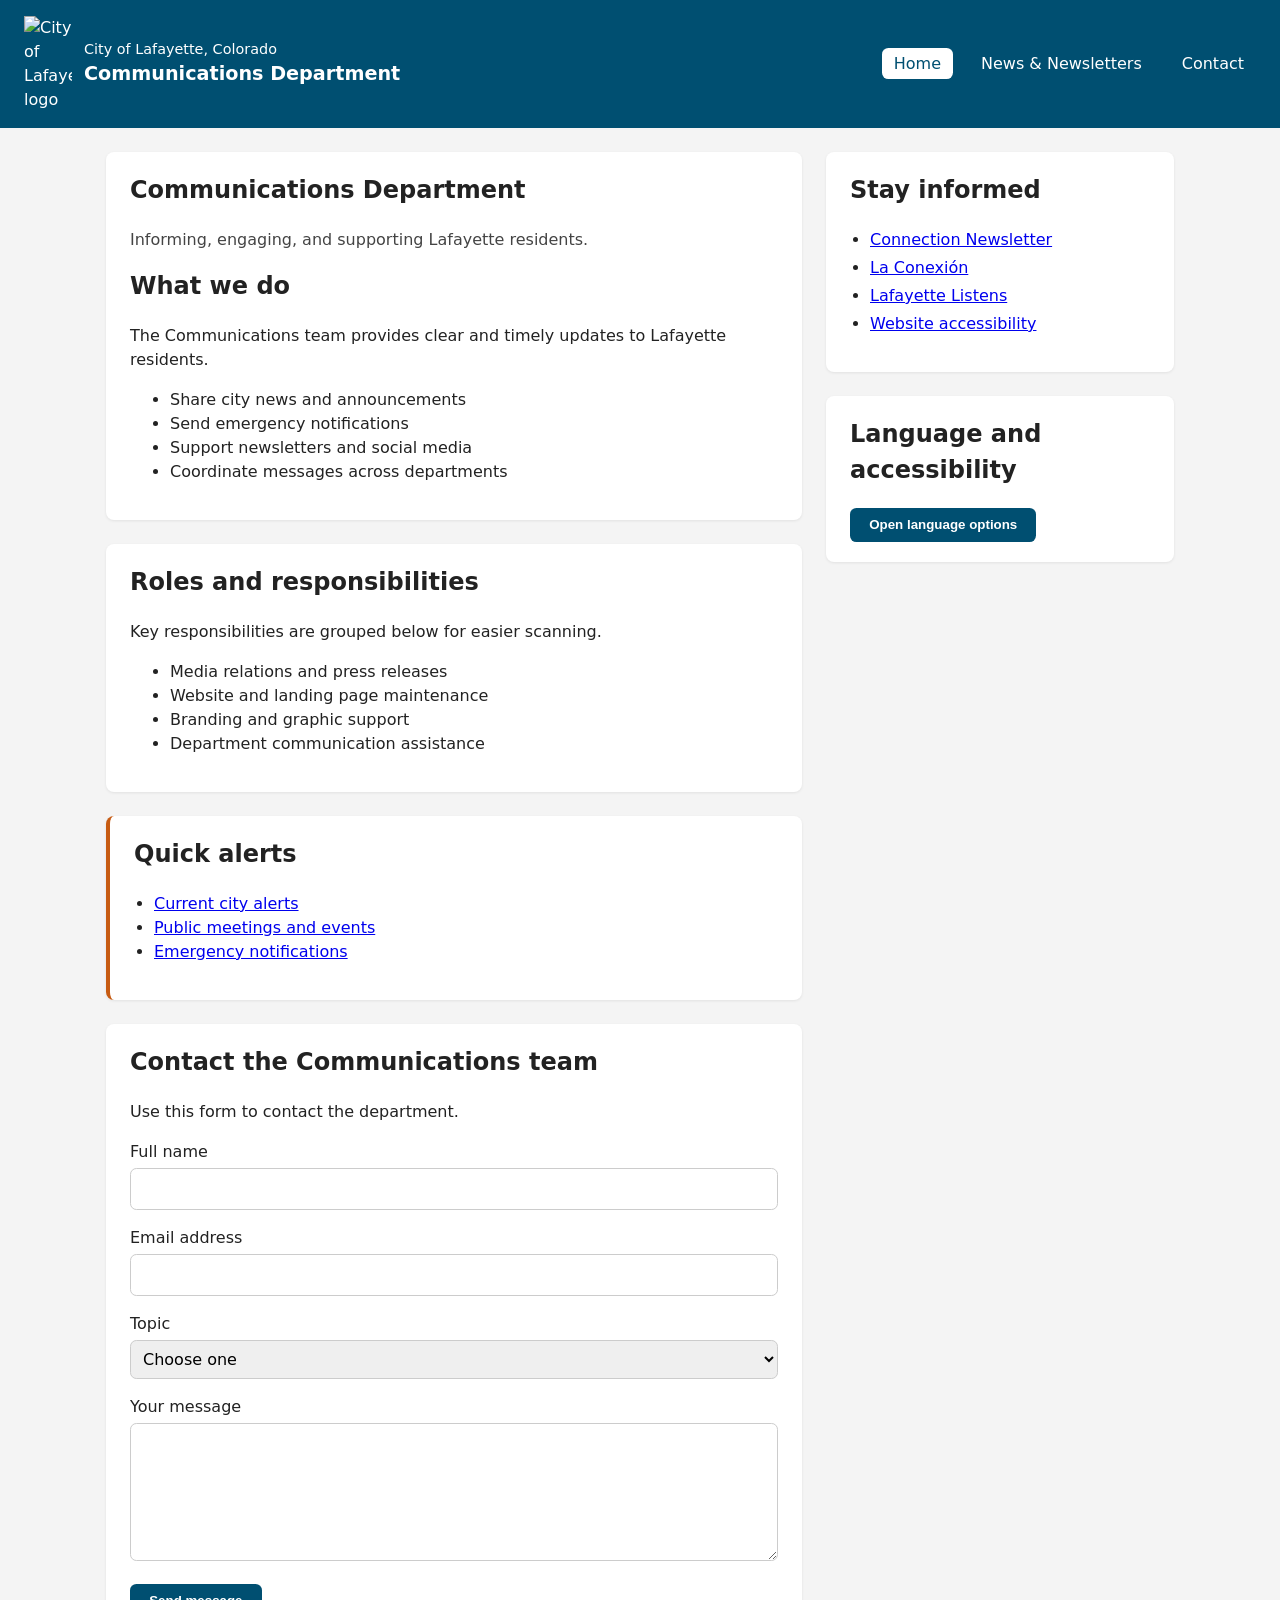
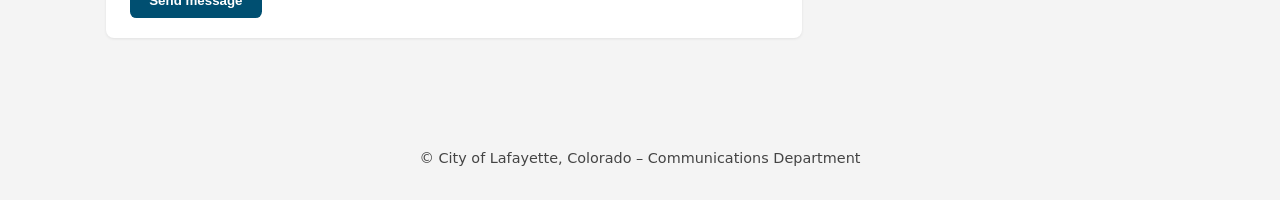
==== index.html @ c4685583 "Add files via upload" ====
<!DOCTYPE html>
<html lang="en">
<head>
  <meta charset="utf-8">
  <title>Lafayette Communications Department – City of Lafayette</title>
  <meta name="viewport" content="width=device-width, initial-scale=1">
  <link rel="stylesheet" href="style.css">
</head>
<body>
  <a class="skip-link" href="#main">Skip to main content</a>

  <header class="site-header">
    <div class="brand">
      <img src="logo.png" alt="City of Lafayette logo" class="logo">
      <div>
        <p class="city-name">City of Lafayette, Colorado</p>
        <p class="dept-name">Communications Department</p>
      </div>
    </div>

    <nav class="main-nav" aria-label="Main navigation">
      <ul>
        <li><a href="index.html" aria-current="page">Home</a></li>
        <li><a href="news.html">News &amp; Newsletters</a></li>
        <li><a href="#contact">Contact</a></li>
      </ul>
    </nav>
  </header>

  <div class="hero">
    <img src="banner.jpg" alt="" class="hero-img">
  </div>

  <main id="main" class="layout">
    <div class="main-column">
      <section aria-labelledby="intro-heading" class="card">
        <h1 id="intro-heading">Communications Department</h1>
        <p class="tagline">Informing, engaging, and supporting Lafayette residents.</p>

        <h2>What we do</h2>
        <p>The Communications team provides clear and timely updates to Lafayette residents.</p>
        <ul>
          <li>Share city news and announcements</li>
          <li>Send emergency notifications</li>
          <li>Support newsletters and social media</li>
          <li>Coordinate messages across departments</li>
        </ul>
      </section>

      <section aria-labelledby="roles-heading" class="card">
        <h2 id="roles-heading">Roles and responsibilities</h2>
        <p>Key responsibilities are grouped below for easier scanning.</p>
        <ul>
          <li>Media relations and press releases</li>
          <li>Website and landing page maintenance</li>
          <li>Branding and graphic support</li>
          <li>Department communication assistance</li>
        </ul>
      </section>

      <section aria-labelledby="alerts-heading" class="card alerts">
        <h2 id="alerts-heading">Quick alerts</h2>
        <ul>
          <li><a href="#">Current city alerts</a></li>
          <li><a href="#">Public meetings and events</a></li>
          <li><a href="#">Emergency notifications</a></li>
        </ul>
      </section>

      <section id="contact" aria-labelledby="contact-heading" class="card contact">
        <h2 id="contact-heading">Contact the Communications team</h2>
        <p>Use this form to contact the department.</p>

        <form>
          <div class="field">
            <label for="name">Full name</label>
            <input id="name" name="name" type="text" required>
          </div>

          <div class="field">
            <label for="email">Email address</label>
            <input id="email" name="email" type="email" required>
          </div>

          <div class="field">
            <label for="topic">Topic</label>
            <select id="topic" name="topic">
              <option value="">Choose one</option>
              <option value="newsletter">Newsletter question</option>
              <option value="media">Media inquiry</option>
              <option value="website">Website issue</option>
              <option value="general">General question</option>
            </select>
          </div>

          <div class="field">
            <label for="message">Your message</label>
            <textarea id="message" name="message" rows="5"></textarea>
          </div>

          <button type="submit">Send message</button>
        </form>
      </section>
    </div>

    <aside class="sidebar" aria-label="Stay informed">
      <section class="card">
        <h2>Stay informed</h2>
        <ul>
          <li><a href="news.html">Connection Newsletter</a></li>
          <li><a href="news.html#spanish">La Conexión</a></li>
          <li><a href="#">Lafayette Listens</a></li>
          <li><a href="#">Website accessibility</a></li>
        </ul>
      </section>

      <section class="card">
        <h2>Language and accessibility</h2>
        <button type="button" class="translate-button">Open language options</button>
      </section>
    </aside>
  </main>

  <footer class="site-footer">
    <p>&copy; City of Lafayette, Colorado – Communications Department</p>
  </footer>
</body>
</html>
---- style.css ----
*,
*::before,
*::after {
  box-sizing: border-box;
}

html {
  scroll-behavior: smooth;
}

body {
  margin: 0;
  font-family: system-ui, -apple-system, BlinkMacSystemFont, "Segoe UI", sans-serif;
  line-height: 1.5;
  color: #222;
  background-color: #f4f4f4;
}

.skip-link {
  position: absolute;
  left: -999px;
  top: 0;
  background: #004f71;
  color: #fff;
  padding: 0.5rem 1rem;
  z-index: 1000;
}

.skip-link:focus {
  left: 0.5rem;
  top: 0.5rem;
}

.site-header {
  background-color: #004f71;
  color: #ffffff;
  padding: 1rem 1.5rem;
  display: flex;
  flex-wrap: wrap;
  align-items: center;
  justify-content: space-between;
}

.brand {
  display: flex;
  align-items: center;
  gap: 0.75rem;
}

.logo {
  width: 48px;
  height: auto;
}

.city-name {
  margin: 0;
  font-size: 0.9rem;
}

.dept-name {
  margin: 0;
  font-size: 1.2rem;
  font-weight: 600;
}

.main-nav ul {
  list-style: none;
  display: flex;
  gap: 1rem;
  padding: 0;
  margin: 0;
}

.main-nav a {
  color: #ffffff;
  text-decoration: none;
  padding: 0.35rem 0.75rem;
  border-radius: 0.4rem;
}

.main-nav a:hover,
.main-nav a:focus-visible {
  background-color: #02608a;
}

.main-nav a[aria-current="page"] {
  background-color: #ffffff;
  color: #004f71;
}

.hero-img {
  width: 100%;
  height: auto;
  display: block;
}

.layout {
  max-width: 1100px;
  margin: 1.5rem auto;
  display: flex;
  gap: 1.5rem;
  padding: 0 1rem 2rem;
}

.layout.single-column {
  display: block;
}

.main-column {
  flex: 2;
  min-width: 0;
}

.sidebar {
  flex: 1;
  min-width: 0;
}

.card {
  background-color: #ffffff;
  padding: 1.25rem 1.5rem;
  margin-bottom: 1.5rem;
  border-radius: 0.5rem;
  box-shadow: 0 1px 3px rgba(0, 0, 0, 0.08);
}

.card h1,
.card h2,
.card h3 {
  margin-top: 0;
}

.tagline {
  margin-top: 0.2rem;
  font-size: 1rem;
  color: #444;
}

.alerts {
  border-left: 4px solid #c75b12;
}

.alerts ul {
  padding-left: 1.25rem;
}

.contact .field {
  margin-bottom: 1rem;
}

.contact label {
  display: block;
  margin-bottom: 0.25rem;
  font-weight: 500;
}

.contact input,
.contact select,
.contact textarea {
  width: 100%;
  padding: 0.5rem;
  border-radius: 0.4rem;
  border: 1px solid #ccc;
  font: inherit;
}

.contact input:focus-visible,
.contact select:focus-visible,
.contact textarea:focus-visible {
  outline: 3px solid #ffbf47;
  outline-offset: 2px;
  border-color: #004f71;
}

.contact button {
  padding: 0.6rem 1.2rem;
  border-radius: 0.4rem;
  border: none;
  background-color: #004f71;
  color: #ffffff;
  font-weight: 600;
  cursor: pointer;
}

.contact button:hover,
.contact button:focus-visible {
  background-color: #02608a;
}

.sidebar .card ul {
  padding-left: 1.25rem;
}

.sidebar .card li {
  margin-bottom: 0.25rem;
}

.translate-button {
  padding: 0.6rem 1.2rem;
  border-radius: 0.4rem;
  border: none;
  background-color: #004f71;
  color: #ffffff;
  font-weight: 600;
  cursor: pointer;
}

.translate-button:hover,
.translate-button:focus-visible {
  background-color: #02608a;
  outline: 3px solid #ffbf47;
  outline-offset: 2px;
}

.breadcrumb {
  font-size: 0.9rem;
  margin-bottom: 1rem;
}

.breadcrumb ol {
  list-style: none;
  padding: 0;
  margin: 0;
  display: flex;
  gap: 0.4rem;
}

.breadcrumb li::after {
  content: "/";
  margin-left: 0.4rem;
  color: #666;
}

.breadcrumb li:last-child::after {
  content: "";
}

.breadcrumb a {
  text-decoration: none;
  color: #004f71;
}

.breadcrumb a:hover,
.breadcrumb a:focus-visible {
  text-decoration: underline;
}

.news-list,
.newsletter-list {
  list-style: none;
  padding-left: 0;
}

.news-list li,
.newsletter-list li {
  margin-bottom: 1rem;
}

.news-meta {
  margin: 0.1rem 0 0.4rem;
  font-size: 0.9rem;
  color: #666;
}

.site-footer {
  text-align: center;
  padding: 1rem;
  font-size: 0.9rem;
  color: #444;
}

@media (max-width: 800px) {
  .layout {
    flex-direction: column;
  }
}
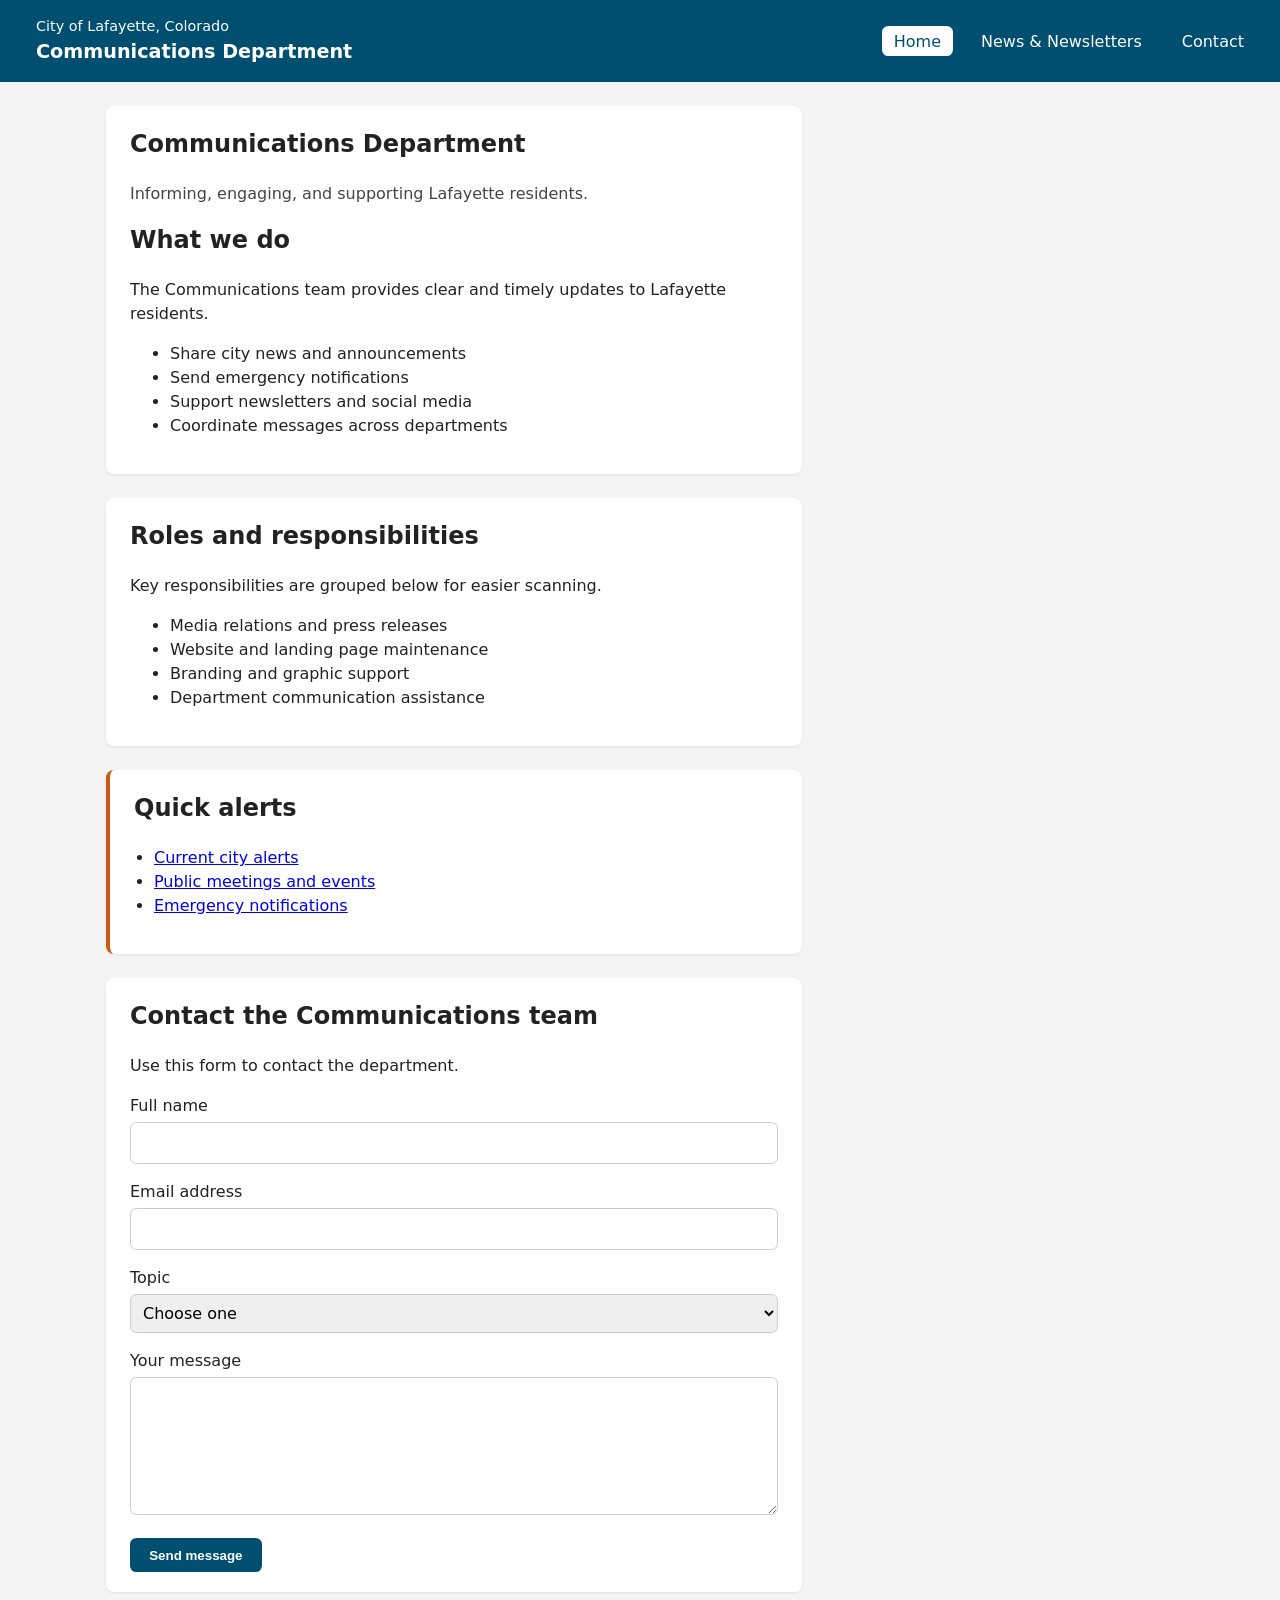
==== commit 9b82eec9: "Update index.html" ====
--- a/index.html
+++ b/index.html
@@ -11,8 +11,8 @@
 
   <header class="site-header">
     <div class="brand">
-      <img src="logo.png" alt="City of Lafayette logo" class="logo">
-      <div>
+      <div class="brand-mark" aria-hidden="true"></div>
+      <div class="brand-text">
         <p class="city-name">City of Lafayette, Colorado</p>
         <p class="dept-name">Communications Department</p>
       </div>
@@ -104,25 +104,3 @@
     </div>
 
     <aside class="sidebar" aria-label="Stay informed">
-      <section class="card">
-        <h2>Stay informed</h2>
-        <ul>
-          <li><a href="news.html">Connection Newsletter</a></li>
-          <li><a href="news.html#spanish">La Conexión</a></li>
-          <li><a href="#">Lafayette Listens</a></li>
-          <li><a href="#">Website accessibility</a></li>
-        </ul>
-      </section>
-
-      <section class="card">
-        <h2>Language and accessibility</h2>
-        <button type="button" class="translate-button">Open language options</button>
-      </section>
-    </aside>
-  </main>
-
-  <footer class="site-footer">
-    <p>&copy; City of Lafayette, Colorado – Communications Department</p>
-  </footer>
-</body>
-</html>
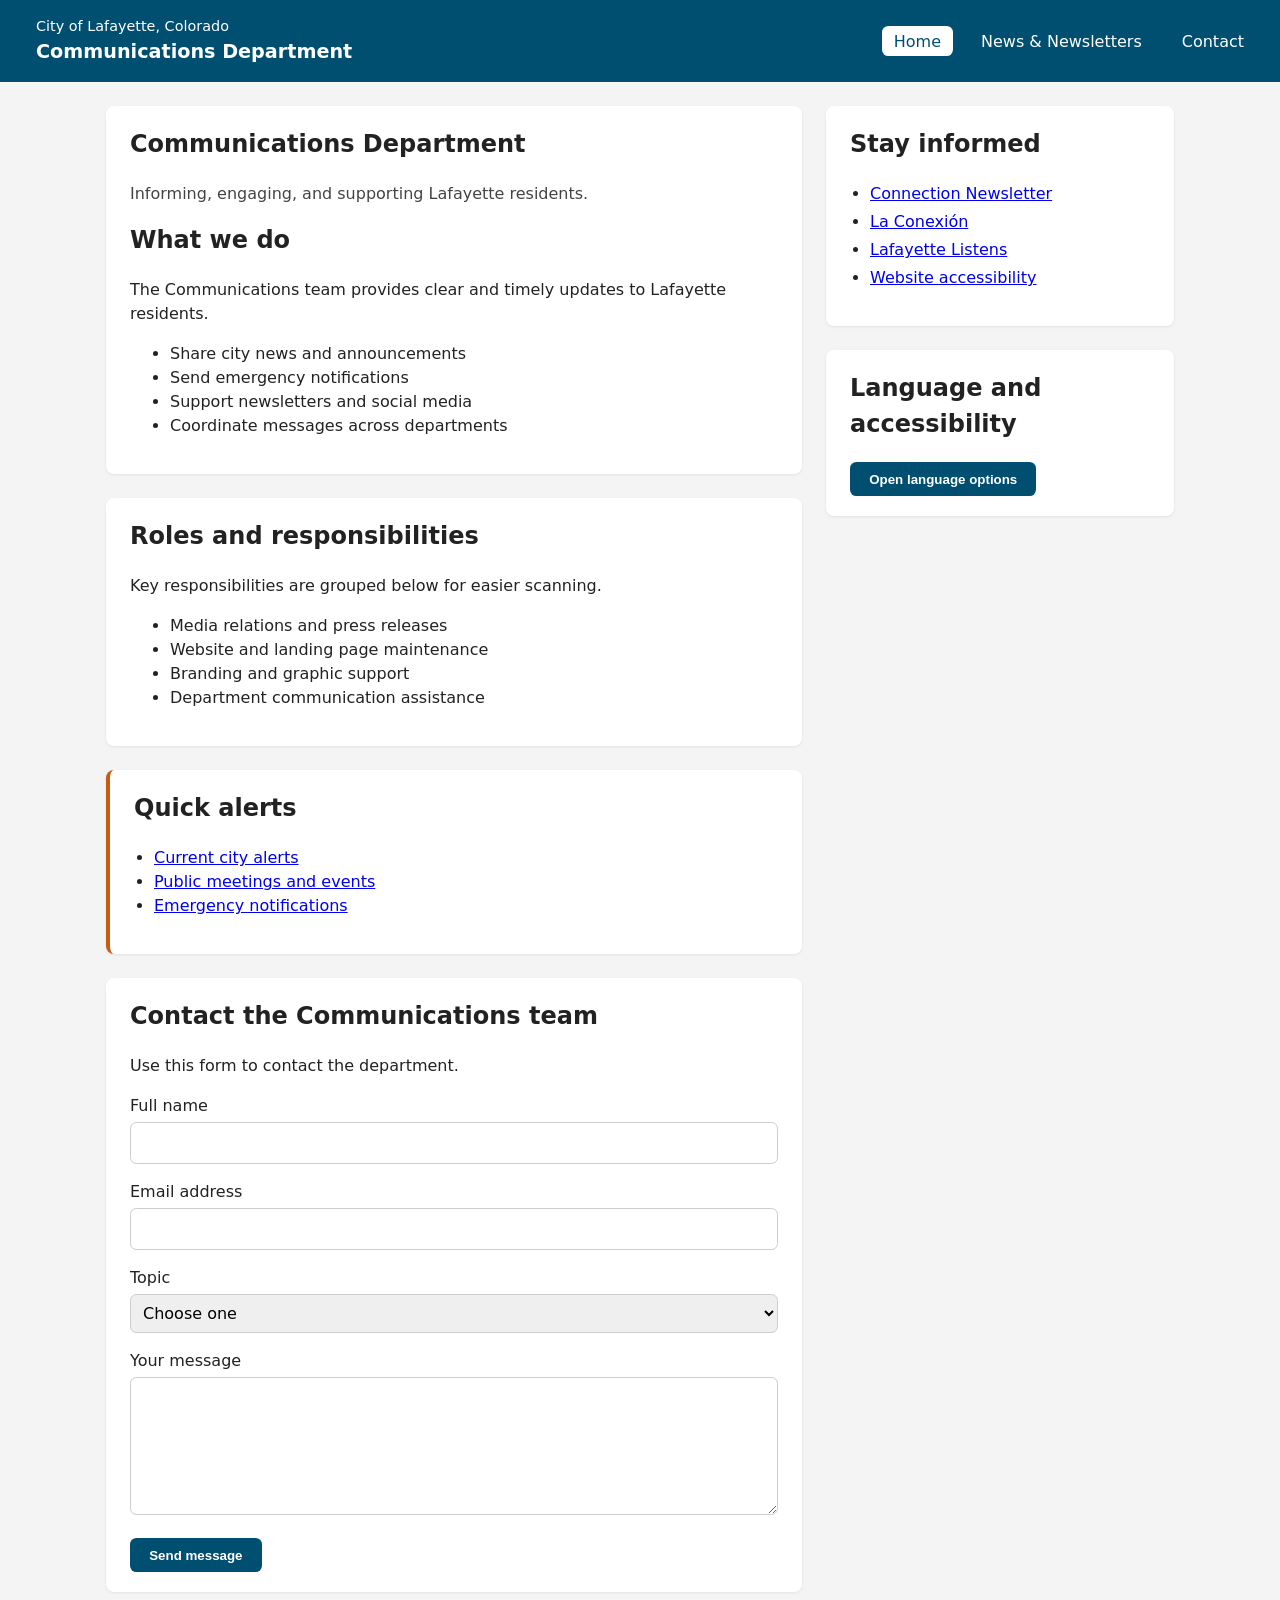
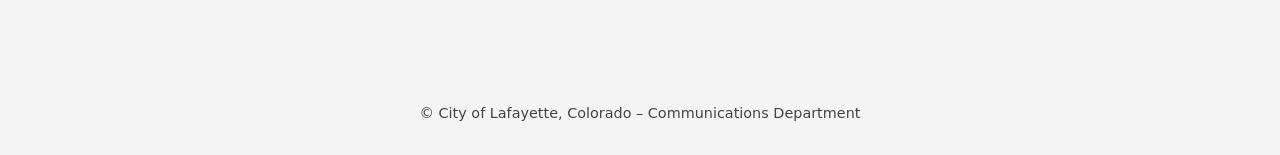
==== commit 17a4af08: "Update index.html" ====
--- a/index.html
+++ b/index.html
@@ -104,3 +104,25 @@
     </div>
 
     <aside class="sidebar" aria-label="Stay informed">
+      <section class="card">
+        <h2>Stay informed</h2>
+        <ul>
+          <li><a href="news.html">Connection Newsletter</a></li>
+          <li><a href="news.html#spanish">La Conexión</a></li>
+          <li><a href="#">Lafayette Listens</a></li>
+          <li><a href="#">Website accessibility</a></li>
+        </ul>
+      </section>
+
+      <section class="card">
+        <h2>Language and accessibility</h2>
+        <button type="button" class="translate-button">Open language options</button>
+      </section>
+    </aside>
+  </main>
+
+  <footer class="site-footer">
+    <p>&copy; City of Lafayette, Colorado – Communications Department</p>
+  </footer>
+</body>
+</html>
